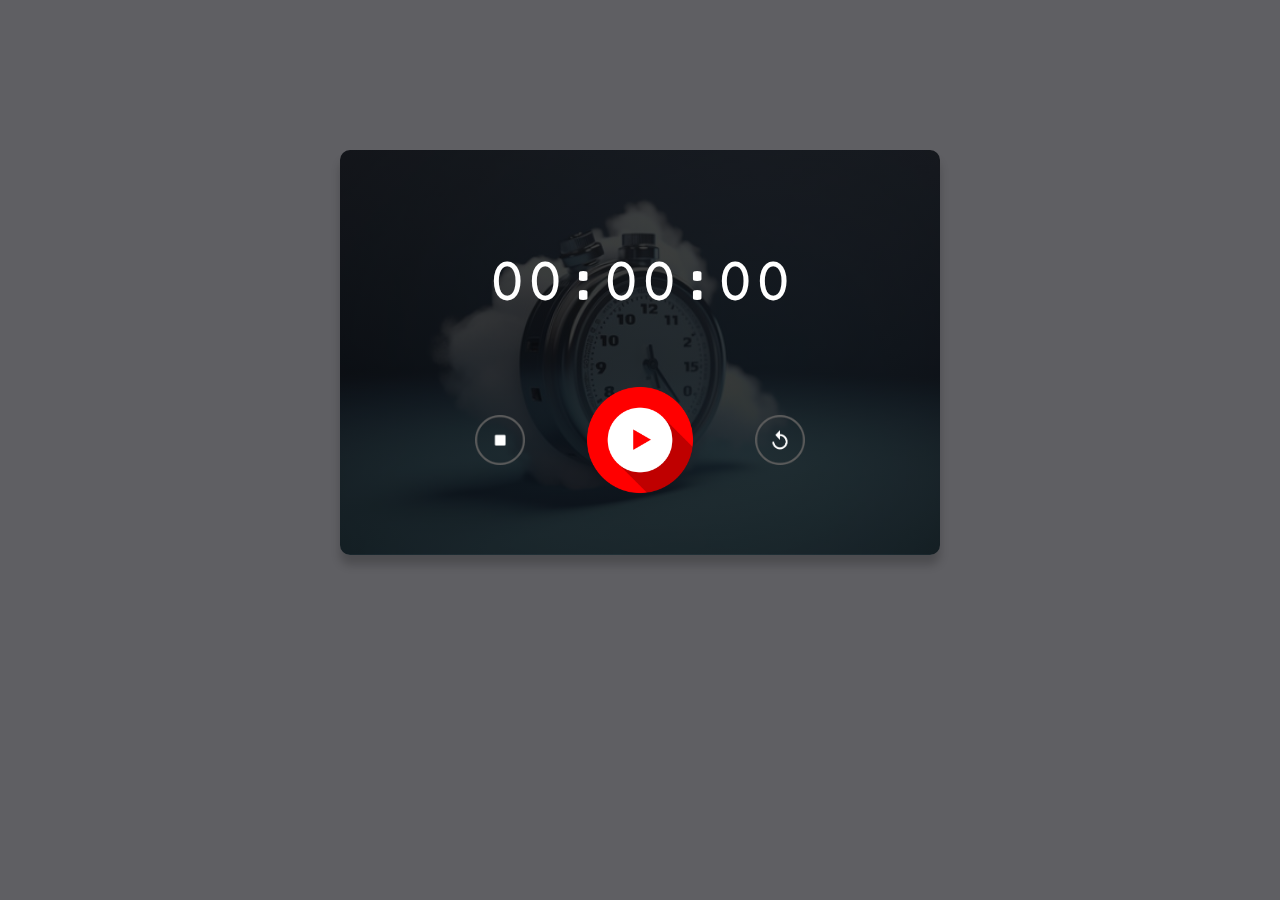
==== stopwatch/index.html @ e738fad9 "stopwatch using JS" ====
<!DOCTYPE html>
<html lang="en">
<head>
    <meta charset="UTF-8">
    <meta name="viewport" content="width=device-width, initial-scale=1.0">
    <title>StopWatch Using Javascript</title>
    <link rel="stylesheet" href="style.css">
</head>
<body>
    <div class="stopwatch">
        <h1 id="displayTime">00:00:00</h1>
        <div class="buttons">
            <img onclick="watchStop()" src="images/stop.png" alt="not found">
            <img onclick="watchStart()" src="images/play.png" alt="not found">
            <img onclick="watchReset()" src="images/reset.png" alt="not found">
        </div>
    </div>
    <script src="script.js"></script>
  </body>
</html>
---- stopwatch/style.css ----
@import url('https://fonts.googleapis.com/css2?family=Bona+Nova+SC:ital,wght@0,400;0,700;1,400&family=Courier+Prime:ital,wght@0,400;0,700;1,400;1,700&family=Outfit:wght@100..900&family=Playwrite+GB+S:ital,wght@0,100..400;1,100..400&family=Poppins:ital,wght@0,100;0,200;0,300;0,400;0,500;0,600;0,700;0,800;0,900;1,100;1,200;1,300;1,400;1,500;1,600;1,700;1,800;1,900&family=Prata&display=swap');

body{
    background: #5f5f63;
    font-family: "Courier Prime", monospace;
}

.stopwatch{
    width: 90%;
    max-width: 600px;
    background-image: linear-gradient(rgba(18, 17, 17, 0.8),rgba(0,0,0,0.8)),url(images/background.png);
    background-size: cover;
    background-position: center;
    text-align: center;
    padding: 40px 0;
    color: #fff;
    margin: 150px auto 0;
    box-shadow: 0 10px 10px rgba(0,0,0,0.2);
    border-radius: 10px;
}

.stopwatch h1{
    margin-top: 60px;
    font-size: 64px;
    font-weight: 300;
}

.buttons{
    display: flex;
    align-items: center;
    justify-content: center;
}

.buttons img{
    width: 50px;
    margin: 0 20px;
    cursor: pointer;
}

.buttons img:nth-child(2){
    width: 150px;
}
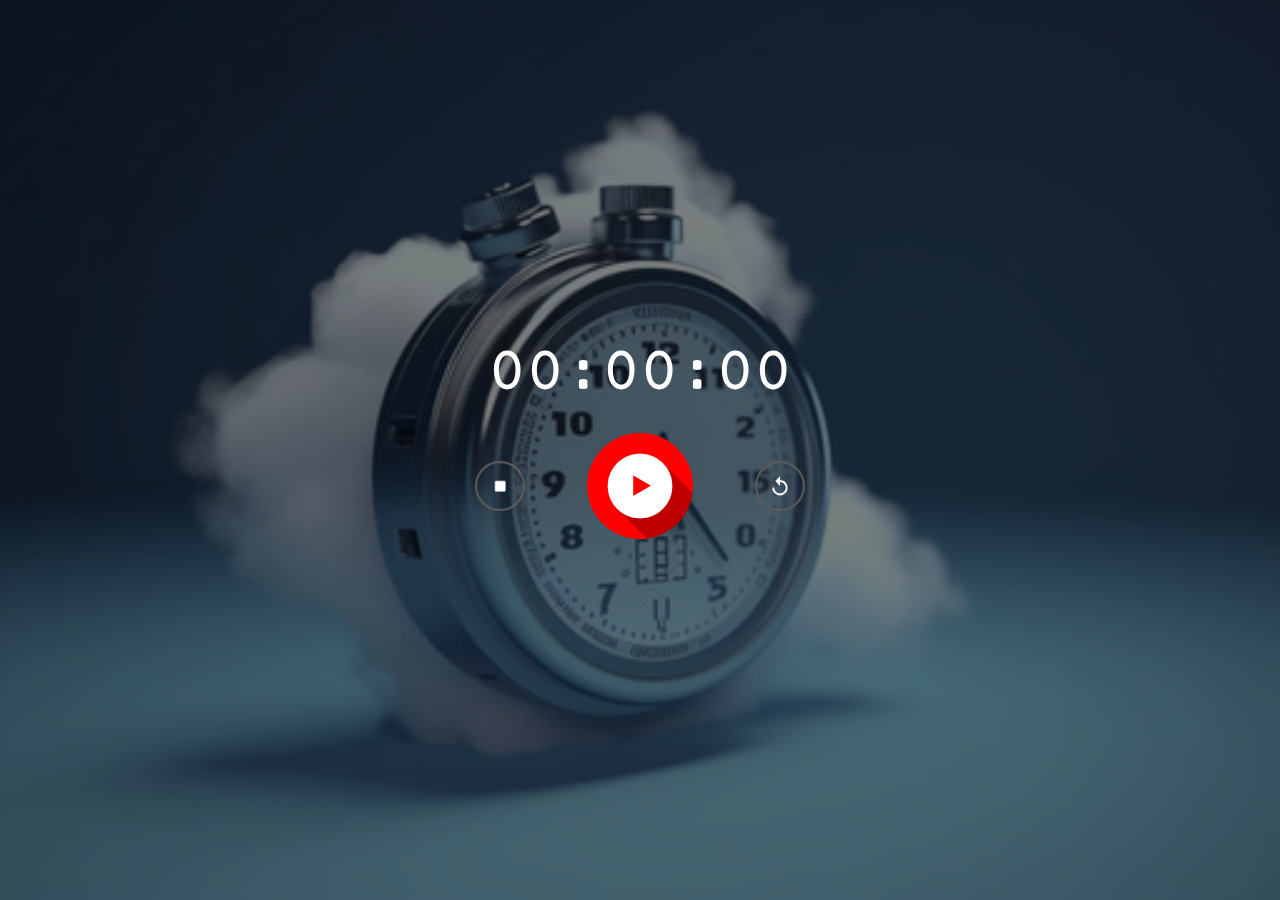
==== commit cd9c716f: "update" ====
--- a/stopwatch/index.html
+++ b/stopwatch/index.html
@@ -8,11 +8,14 @@
 </head>
 <body>
     <div class="stopwatch">
-        <h1 id="displayTime">00:00:00</h1>
-        <div class="buttons">
-            <img onclick="watchStop()" src="images/stop.png" alt="not found">
-            <img onclick="watchStart()" src="images/play.png" alt="not found">
-            <img onclick="watchReset()" src="images/reset.png" alt="not found">
+        <!-- <H1 class="title">STOP WATCH</H1> -->
+        <div class="stopwatch">
+            <h1 id="displayTime">00:00:00</h1>
+            <div class="buttons">
+                <img id="stop" onclick="watchStop()" src="images/stop.png" alt="not found">
+                <img id="start" onclick="watchStart()" src="images/play.png" alt="not found">
+                <img id="reset" onclick="watchReset()" src="images/reset.png" alt="not found">
+            </div>
         </div>
     </div>
     <script src="script.js"></script>
--- a/stopwatch/style.css
+++ b/stopwatch/style.css
@@ -1,42 +1,70 @@
-@import url('https://fonts.googleapis.com/css2?family=Bona+Nova+SC:ital,wght@0,400;0,700;1,400&family=Courier+Prime:ital,wght@0,400;0,700;1,400;1,700&family=Outfit:wght@100..900&family=Playwrite+GB+S:ital,wght@0,100..400;1,100..400&family=Poppins:ital,wght@0,100;0,200;0,300;0,400;0,500;0,600;0,700;0,800;0,900;1,100;1,200;1,300;1,400;1,500;1,600;1,700;1,800;1,900&family=Prata&display=swap');
+@import url("https://fonts.googleapis.com/css2?family=Bona+Nova+SC:ital,wght@0,400;0,700;1,400&family=Courier+Prime:ital,wght@0,400;0,700;1,400;1,700&family=Outfit:wght@100..900&family=Playwrite+GB+S:ital,wght@0,100..400;1,100..400&family=Poppins:ital,wght@0,100;0,200;0,300;0,400;0,500;0,600;0,700;0,800;0,900;1,100;1,200;1,300;1,400;1,500;1,600;1,700;1,800;1,900&family=Prata&display=swap");
 
-body{
-    background: #5f5f63;
-    font-family: "Courier Prime", monospace;
+* {
+  margin: 0;
+  padding: 0;
+}
+body {
+  font-family: "Courier Prime", monospace;
+  height: 100vh;
+  width: 100%;
 }
 
-.stopwatch{
-    width: 90%;
-    max-width: 600px;
-    background-image: linear-gradient(rgba(18, 17, 17, 0.8),rgba(0,0,0,0.8)),url(images/background.png);
-    background-size: cover;
-    background-position: center;
-    text-align: center;
-    padding: 40px 0;
-    color: #fff;
-    margin: 150px auto 0;
-    box-shadow: 0 10px 10px rgba(0,0,0,0.2);
-    border-radius: 10px;
+.stopwatch {
+  width: 100%;
+  height: 100vh;
+  background: linear-gradient(rgba(0, 0, 0, 0.5), rgba(0, 0, 0, 0.5)),
+    url("images/background.png");
+  background-size: cover;
+  background-position: center;
+  text-align: center;
+  align-content: center;
+  color: #fff;
 }
 
-.stopwatch h1{
-    margin-top: 60px;
-    font-size: 64px;
-    font-weight: 300;
+.stopwatch h1 {
+  font-size: 64px;
+  font-weight: 300;
 }
 
-.buttons{
-    display: flex;
-    align-items: center;
-    justify-content: center;
+.buttons {
+  display: flex;
+  align-items: center;
+  justify-content: center;
 }
 
-.buttons img{
-    width: 50px;
-    margin: 0 20px;
-    cursor: pointer;
+.buttons img {
+  width: 50px;
+  margin: 0 20px;
+  cursor: pointer;
 }
 
-.buttons img:nth-child(2){
-    width: 150px;
+.buttons img:nth-child(2) {
+  width: 150px;
 }
+
+@media (max-width: 767px) {
+  .stopwatch h1 {
+    font-size: 40px;
+  }
+
+  .stopwatch .buttons {
+   
+    padding: 0px 50px;
+  }
+
+  .stopwatch .buttons #start {
+      height: auto;
+      width: 130px;
+  }
+  .stopwatch .buttons #stop,
+  #reset {
+    width: 50px;
+    height: 50px;
+    margin: 10px;
+  }
+
+  .menu {
+    display: block; /* Ensure the menu is displayed as block */
+  }
+}
